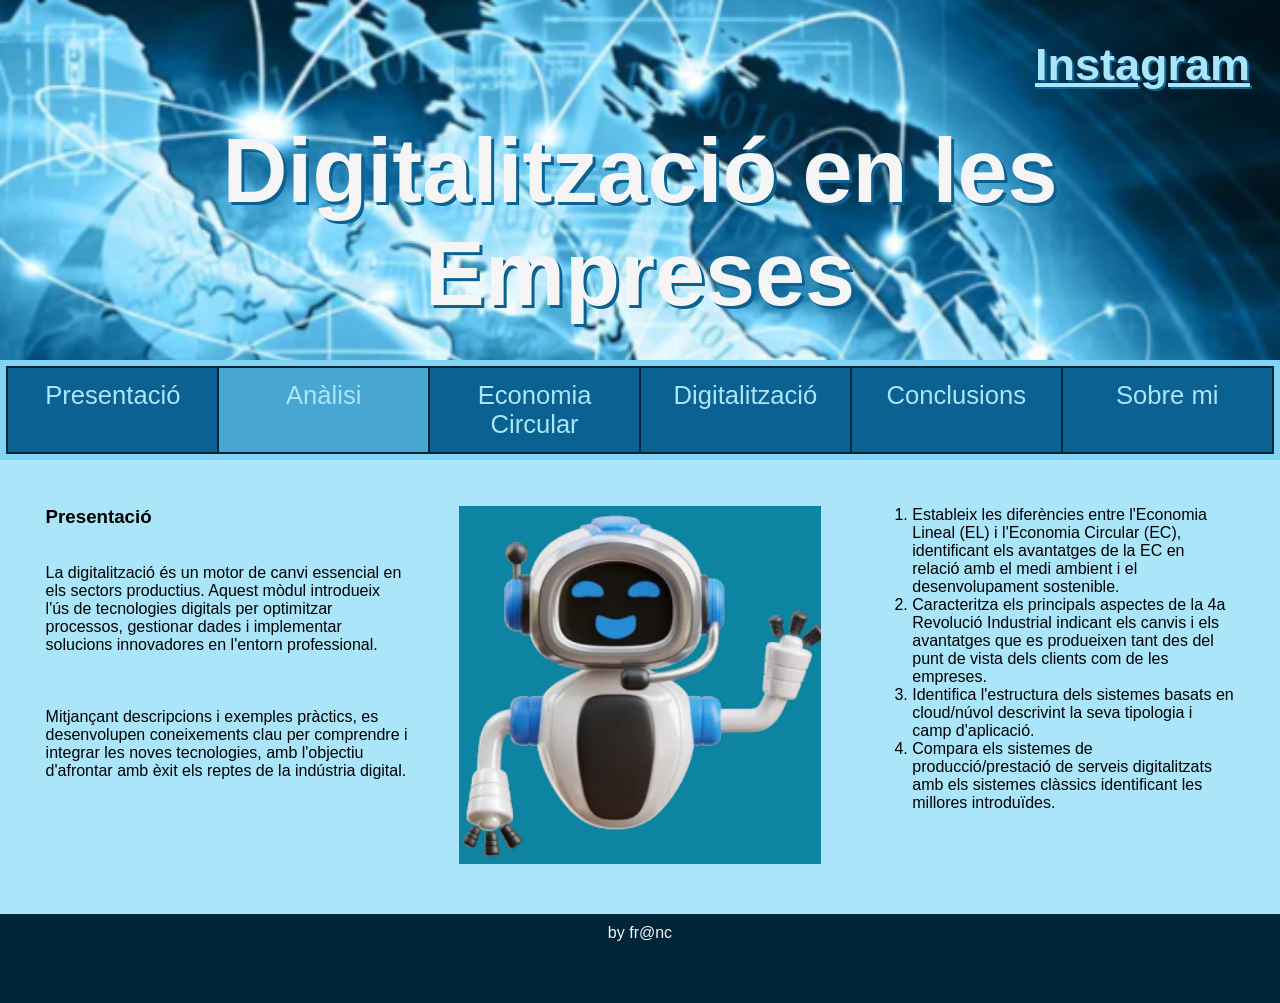
==== analisi.html @ 88115479 "Update 21/5/2026 20:16" ====
<!DOCTYPE html>
<html lang="ca">

<head>
	<title>Empresa</title>
	<meta charset="utf-8">
	<meta name="viewport" content="width=device-width, initial-scale=1">
	<link href="css/estils.css" type="text/css" rel="stylesheet">
</head>

<body>

	<header>
		<h4><a href="https://www.instagram.com/ins_eugeni/" target="_blank">Instagram</a></h4>
		<h2>Digitalització en les Empreses</h2>
	</header>

	<section>

		<nav>
			<ul>
				<li><a href="index.html">Presentació</a></li>
				<li class="active" ><a href="analisi.html">Anàlisi</a></li>
				<li><a href="economia-circular.html">Economia Circular</a></li>
				<li><a href="digitalitzacio.html">Digitalització</a></li>
				<li><a href="conclusions.html">Conclusions</a></li>
				<li><a href="sobremi.html">Sobre mi</a></li>
			</ul>
		</nav>

		<article>

			<!--INICI CONTINGUT PÀGINA-->
			<div class="fila">
				<div class="columna">
					<h3>Presentació</h3><br><br>
					<p>La digitalització és un motor de canvi essencial en els sectors productius. Aquest mòdul
						introdueix l'ús de tecnologies digitals per optimitzar processos, gestionar dades i implementar
						solucions innovadores en l'entorn professional.</p><br><br><br>

					<p> Mitjançant descripcions i exemples pràctics, es desenvolupen coneixements clau per comprendre i
						integrar les noves tecnologies, amb l'objectiu d'afrontar amb èxit els reptes de la indústria
						digital.</p>
				</div>
				<div class="columna">
					<img src="img/robotica.png" alt="robotica">
				</div>
				<div class="columna">
					<ol>
						<li>Estableix les diferències entre l'Economia Lineal (EL) i l'Economia Circular (EC),
							identificant els avantatges de la EC en relació amb el medi ambient i el desenvolupament
							sostenible.</li>
						<li>Caracteritza els principals aspectes de la 4a Revolució Industrial indicant els canvis i els
							avantatges que es produeixen tant des del punt de vista dels clients com de les empreses.
						</li>
						<li>Identifica l'estructura dels sistemes basats en cloud/núvol descrivint la seva tipologia i
							camp d'aplicació.</li>
						<li>Compara els sistemes de producció/prestació de serveis digitalitzats amb els sistemes
							clàssics identificant les millores introduïdes.</li>
					</ol>
				</div>
			</div>
			<!--FINAL CONTINGUT PÀGINA-->

		</article>

	</section>

	<footer>
		<p>by fr@nc</p>
	</footer>

</body>

</html>
---- css/estils.css ----
/* https://coolors.co/image-picker
CSS HEX 
--lapis-lazuli: #0B6191ff;
--picton-blue: #47A7D2ff;
--non-photo-blue: #AAE5FAff;
--pale-azure: #82D4F5ff;
--prussian-blue: #012538ff;*/
* {
  box-sizing: border-box;
  margin: 0;
}
body {
  font-family: Arial, Helvetica, sans-serif;
}

/* Style the header */
header {
  background-color: #012538;
  background-image: url(background.jpg);
  background-size: cover;
  padding: 30px;
  text-align: center;
  color: whitesmoke;
  height: 40vh;
}
header h2 {
  margin-top: 10vh;
  font-size: 10vh;
  text-shadow: 3px 3px #0B6191;
}
header h4 {
  margin-top: 1vh;
  font-size: 5vh;
  text-shadow: 2px 2px #0B6191;
  float: right;
}
header h4 a {
  color: #AAE5FA;
}

/* Navigation */
nav {
  background: #82D4F5;
  padding: 0.5vw;
}
nav ul {
  list-style-type: none;
  margin: 0;
  padding: 0;
  width: 100%;
  background-color: #0B6191;
  border: 1px solid #012538;
  display: flex;
  justify-content: center;
}
nav ul li {
  text-align: center;
  border: 1px solid #012538;
  width: 20%;
}
nav ul li a {
  display: block;
  color: #AAE5FA;
  padding: 1vw 2vh;
  text-decoration: none;
  font-size: min(2vw, 9vw);
}
nav ul li.active {
  background-color: #47A7D2;
  color: white;
}
nav ul li:hover:not(.active) {
  background-color: #012538;
  color: white;
}

/* Article section */
article {
  padding: 20px;
  background-color: #AAE5FA;
  display: table;
  width: 100%;
}
article h2 {
  margin: 3vh;
}
article img {
  width: 100%;
}

.fila {
  width: 100%;
  display: flex;
  flex-wrap: wrap;
}
.columna {
  flex:1;
  padding: 2vw;
}

/* Footer */
footer {
  background-color:  #012538ff;
  padding: 10px;
  text-align: center;
  color: whitesmoke;
  height: 7vw;
}

fieldset {
  margin-top: 10px;
  box-shadow: 3px 5px 4px 5px #012538;
}

/* Responsive design */
@media (max-width: 600px) {
  header {
    padding: 0.2vw;
    text-align: center;
    height: 20vh;
  }

  header h2 {
    margin-top: 2vh;
    font-size: 7vh;
    text-shadow: 2px 2px #012538;
  }

  header h4 {
    margin-top: 0.5vh;
    font-size: 4vh;
    text-shadow: 1px 1px #012538;
  }
  .columna {
  width: 100%;
  
  }
}
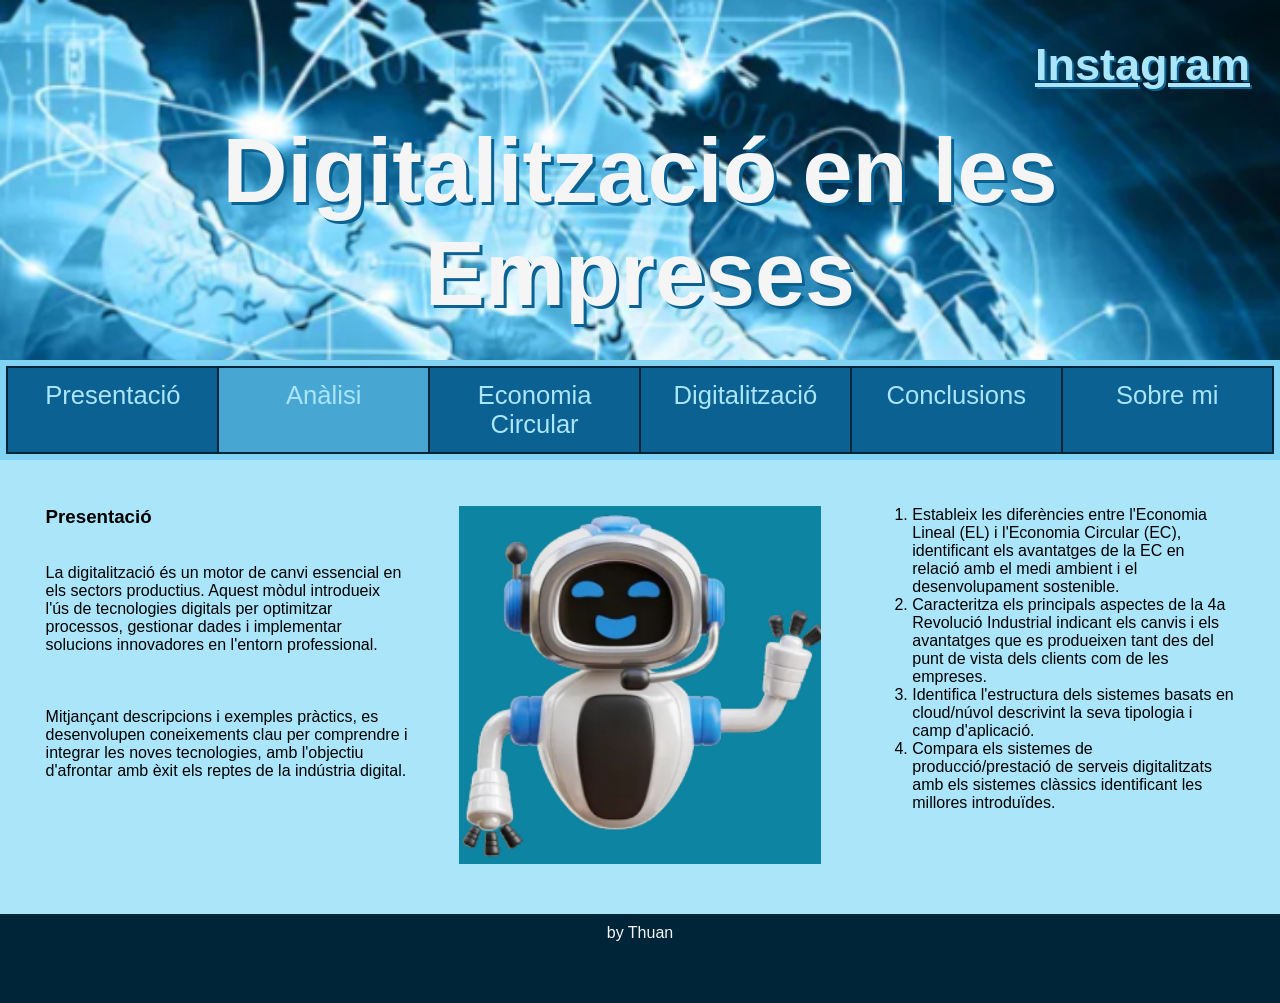
==== commit 758e71ef: "p" ====
--- a/analisi.html
+++ b/analisi.html
@@ -67,7 +67,7 @@
 	</section>
 
 	<footer>
-		<p>by fr@nc</p>
+		<p>by Thuan</p>
 	</footer>
 
 </body>
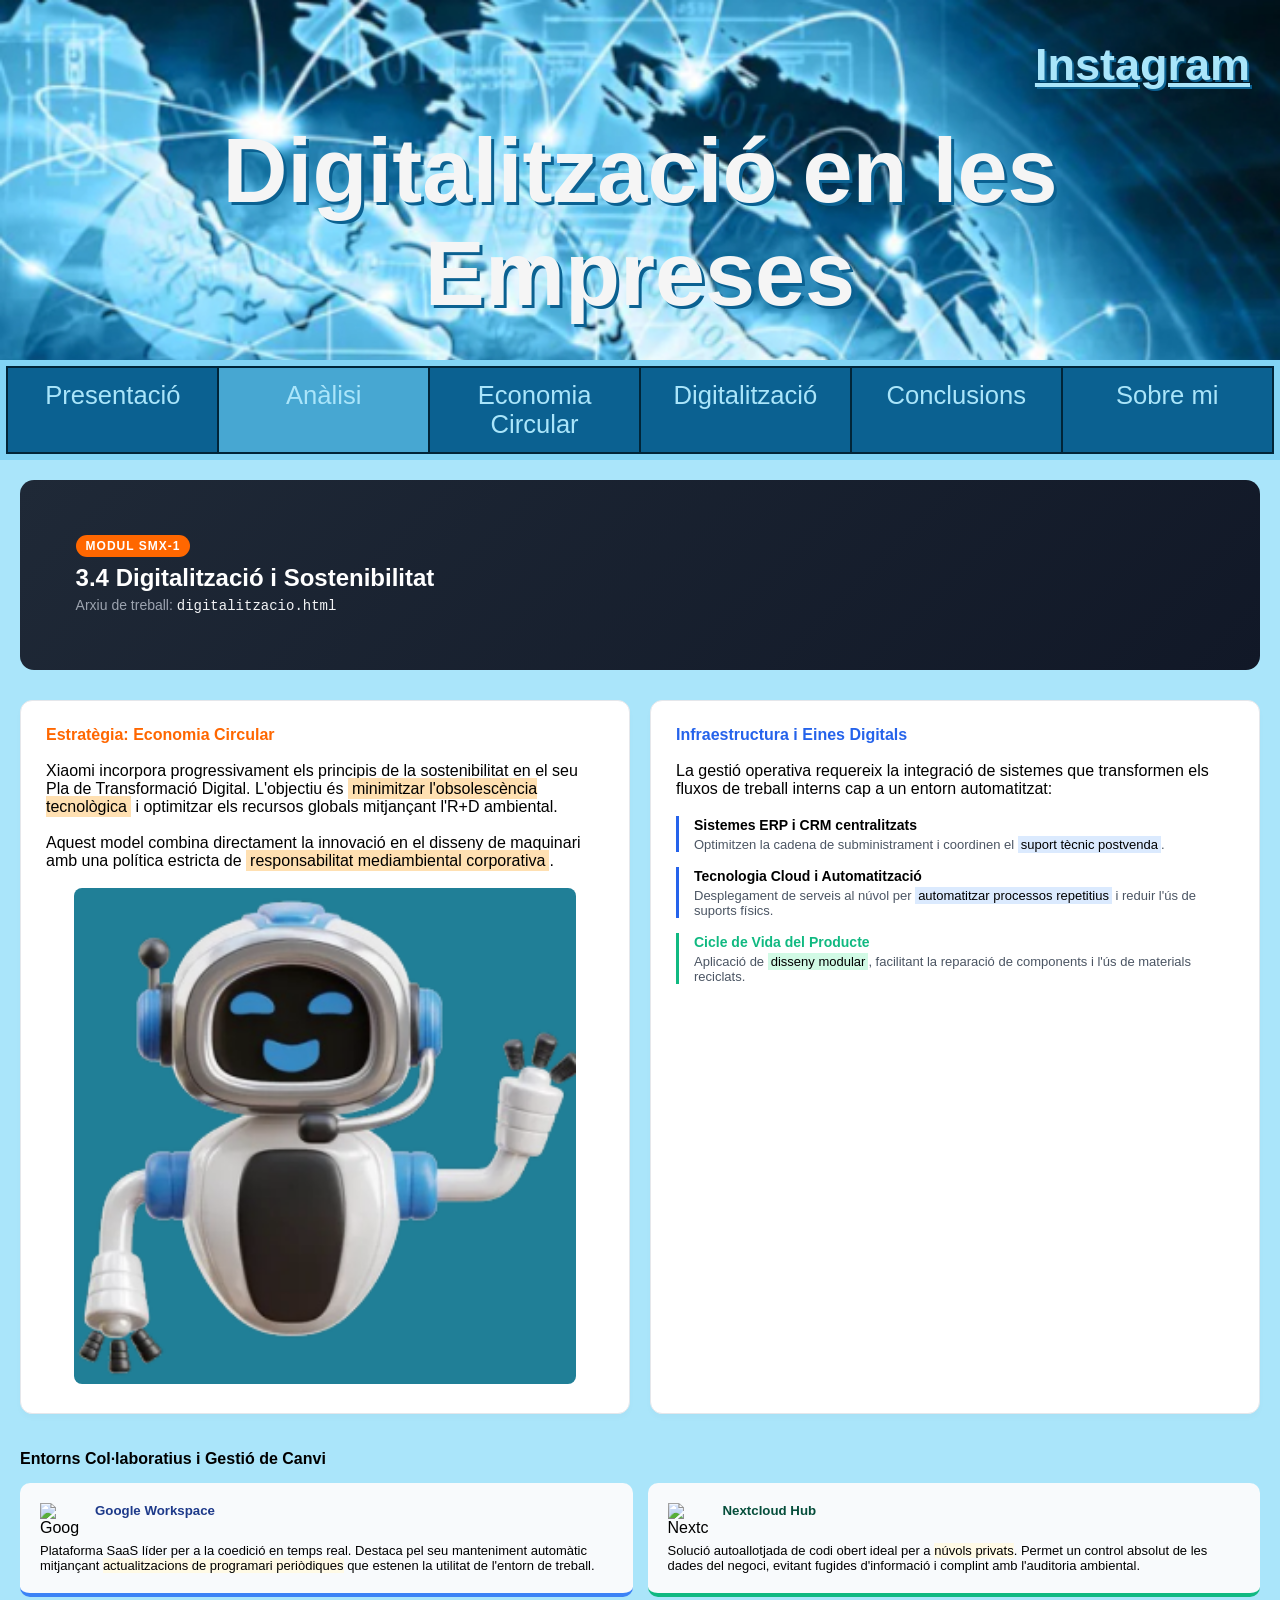
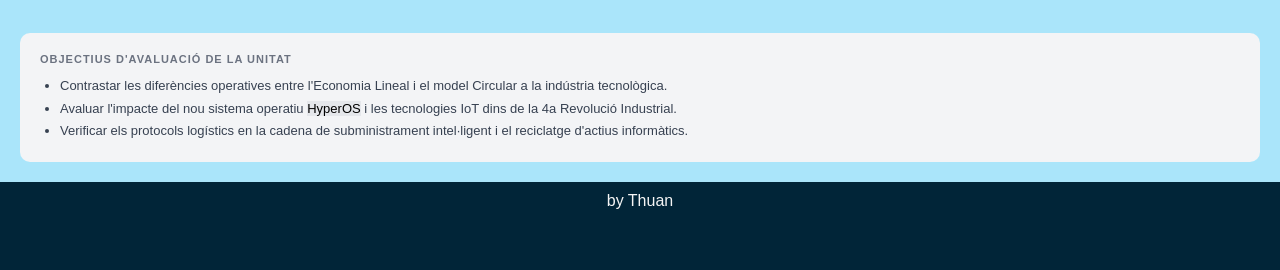
==== commit c9615d17: "pppp" ====
--- a/analisi.html
+++ b/analisi.html
@@ -31,33 +31,89 @@
 		<article>
 
 			<!--INICI CONTINGUT PÀGINA-->
+			<!-- BANNER SUPERIOR: Títol de l'arxiu i àrea d'estudi -->
+			<div class="fila" style="background: linear-gradient(135deg, #1f2937, #111827); padding: 30px; border-radius: 14px; margin-bottom: 30px; color: white;">
+				<div class="columna" style="flex: 100%;">
+					<span style="background: #ff6700; padding: 4px 10px; border-radius: 20px; font-size: 12px; font-weight: bold; letter-spacing: 1px;">MODUL SMX-1</span>
+					<h2 style="margin: 10px 0 5px 0; color: white;">3.4 Digitalització i Sostenibilitat</h2>
+					<p style="margin: 0; color: #9ca3af; font-size: 14px;">Arxiu de treball: <span style="font-family: monospace; color: #f3f4f6;">digitalitzacio.html</span></p>
+				</div>
+			</div>
+
+			<!-- BLOC CENTRAL: Dues grans targetes modulars (Estratègia de Negoci vs Infraestructura Tècnica) -->
+			<div class="fila" style="align-items: stretch; gap: 20px;">
+				
+				<!-- Targeta 1: Model d'Estratègia Sostenible -->
+				<div class="columna" style="flex: 1; background: #ffffff; padding: 25px; border-radius: 12px; border: 1px solid #e5e7eb; box-shadow: 0 4px 6px rgba(0,0,0,0.02);">
+					<h4 style="color: #ff6700; margin-top: 0;">Estratègia: Economia Circular</h4>
+					<br>
+					<p>Xiaomi incorpora progressivament els principis de la sostenibilitat en el seu Pla de Transformació Digital. L'objectiu és <mark style="background-color: #ffe0b2; padding: 2px 4px;">minimitzar l'obsolescència tecnològica</mark> i optimitzar els recursos globals mitjançant l'R+D ambiental.</p>
+					<br>
+					<p>Aquest model combina directament la innovació en el disseny de maquinari amb una política estricta de <mark style="background-color: #ffe0b2; padding: 2px 4px;">responsabilitat mediambiental corporativa</mark>.</p>
+					<br>
+					<div style="text-align: center;">
+						<img src="img/robotica.png" alt="Sostenibilitat" style="width: 90%; border-radius: 8px; filter: grayscale(20%);">
+					</div>
+				</div>
+
+				<!-- Targeta 2: Arquitectura d'Eines Digitals -->
+				<div class="columna" style="flex: 1; background: #ffffff; padding: 25px; border-radius: 12px; border: 1px solid #e5e7eb; box-shadow: 0 4px 6px rgba(0,0,0,0.02);">
+					<h4 style="color: #2563eb; margin-top: 0;">Infraestructura i Eines Digitals</h4>
+					<br>
+					<p>La gestió operativa requereix la integració de sistemes que transformen els fluxos de treball interns cap a un entorn automatitzat:</p>
+					<br>
+					
+					<!-- Punt 1: ERP/CRM -->
+					<div style="margin-bottom: 15px; padding-left: 15px; border-left: 3px solid #2563eb;">
+						<strong style="font-size: 14px;">Sistemes ERP i CRM centralitzats</strong>
+						<p style="font-size: 13px; margin: 3px 0 0 0; color: #4b5563;">Optimitzen la cadena de subministrament i coordinen el <mark style="background-color: #dbeafe; padding: 1px 3px;">suport tècnic postvenda</mark>.</p>
+					</div>
+
+					<!-- Punt 2: Cloud -->
+					<div style="margin-bottom: 15px; padding-left: 15px; border-left: 3px solid #2563eb;">
+						<strong style="font-size: 14px;">Tecnologia Cloud i Automatització</strong>
+						<p style="font-size: 13px; margin: 3px 0 0 0; color: #4b5563;">Desplegament de serveis al núvol per <mark style="background-color: #dbeafe; padding: 1px 3px;">automatitzar processos repetitius</mark> i reduir l'ús de suports físics.</p>
+					</div>
+
+					<!-- Punt 3: Cicle Clau -->
+					<div style="padding-left: 15px; border-left: 3px solid #10b981;">
+						<strong style="font-size: 14px; color: #10b981;">Cicle de Vida del Producte</strong>
+						<p style="font-size: 13px; margin: 3px 0 0 0; color: #4b5563;">Aplicació de <mark style="background-color: #d1fae5; padding: 1px 3px;">disseny modular</mark>, facilitant la reparació de components i l'ús de materials reciclats.</p>
+					</div>
+				</div>
+			</div>
+
+			<br><br>
+
+			<!-- SECCIÓ INFERIOR: Estudi Comparatiu de Programari Col·laboratiu (Malla asimètrica) -->
+			<h4 style="margin-bottom: 15px;">Entorns Col·laboratius i Gestió de Canvi</h4>
+			<div class="fila" style="gap: 15px;">
+				<!-- Solució Propietària -->
+				<div class="columna" style="flex: 1; background: #f8fafc; padding: 20px; border-radius: 10px; border-bottom: 4px solid #3b82f6;">
+					<img src="img/actualitzacions.png" alt="Google" style="width: 40px; height: 40px; float: left; margin-right: 15px;">
+					<h5 style="margin: 0; color: #1e3a8a;">Google Workspace</h5>
+					<p style="font-size: 13px; margin-top: 5px; clear: both;">Plataforma SaaS líder per a la coedició en temps real. Destaca pel seu manteniment automàtic mitjançant <mark style="background-color: #fffae6;">actualitzacions de programari periòdiques</mark> que estenen la utilitat de l'entorn de treball.</p>
+				</div>
+
+				<!-- Solució Codi Obert -->
+				<div class="columna" style="flex: 1; background: #f8fafc; padding: 20px; border-radius: 10px; border-bottom: 4px solid #10b981;">
+					<img src="img/reciclatge.png" alt="Nextcloud" style="width: 40px; height: 40px; float: left; margin-right: 15px;">
+					<h5 style="margin: 0; color: #064e3b;">Nextcloud Hub</h5>
+					<p style="font-size: 13px; margin-top: 5px; clear: both;">Solució autoallotjada de codi obert ideal per a <mark style="background-color: #fffae6;">núvols privats</mark>. Permet un control absolut de les dades del negoci, evitant fugides d'informació i complint amb l'auditoria ambiental.</p>
+				</div>
+			</div>
+
+			<br><br>
+
+			<!-- ENCAPÇALAMENT DE REQUISITS / TRIVIA (Llista final de control) -->
 			<div class="fila">
-				<div class="columna">
-					<h3>Presentació</h3><br><br>
-					<p>La digitalització és un motor de canvi essencial en els sectors productius. Aquest mòdul
-						introdueix l'ús de tecnologies digitals per optimitzar processos, gestionar dades i implementar
-						solucions innovadores en l'entorn professional.</p><br><br><br>
-
-					<p> Mitjançant descripcions i exemples pràctics, es desenvolupen coneixements clau per comprendre i
-						integrar les noves tecnologies, amb l'objectiu d'afrontar amb èxit els reptes de la indústria
-						digital.</p>
-				</div>
-				<div class="columna">
-					<img src="img/robotica.png" alt="robotica">
-				</div>
-				<div class="columna">
-					<ol>
-						<li>Estableix les diferències entre l'Economia Lineal (EL) i l'Economia Circular (EC),
-							identificant els avantatges de la EC en relació amb el medi ambient i el desenvolupament
-							sostenible.</li>
-						<li>Caracteritza els principals aspectes de la 4a Revolució Industrial indicant els canvis i els
-							avantatges que es produeixen tant des del punt de vista dels clients com de les empreses.
-						</li>
-						<li>Identifica l'estructura dels sistemes basats en cloud/núvol descrivint la seva tipologia i
-							camp d'aplicació.</li>
-						<li>Compara els sistemes de producció/prestació de serveis digitalitzats amb els sistemes
-							clàssics identificant les millores introduïdes.</li>
-					</ol>
+				<div class="columna" style="flex: 100%; background: #f3f4f6; padding: 20px; border-radius: 10px;">
+					<h5 style="margin-top: 0; text-transform: uppercase; font-size: 11px; letter-spacing: 1px; color: #6b7280;">Objectius d'avaluació de la unitat</h5>
+					<ul style="margin: 10px 0 0 0; padding-left: 20px; font-size: 13px; line-height: 1.7; color: #374151;">
+						<li>Contrastar les diferències operatives entre l'Economia Lineal i el model Circular a la indústria tecnològica.</li>
+						<li>Avaluar l'impacte del nou sistema operatiu <mark style="background-color: #e5e7eb;">HyperOS</mark> i les tecnologies IoT dins de la 4a Revolució Industrial.</li>
+						<li>Verificar els protocols logístics en la cadena de subministrament intel·ligent i el reciclatge d'actius informàtics.</li>
+					</ul>
 				</div>
 			</div>
 			<!--FINAL CONTINGUT PÀGINA-->
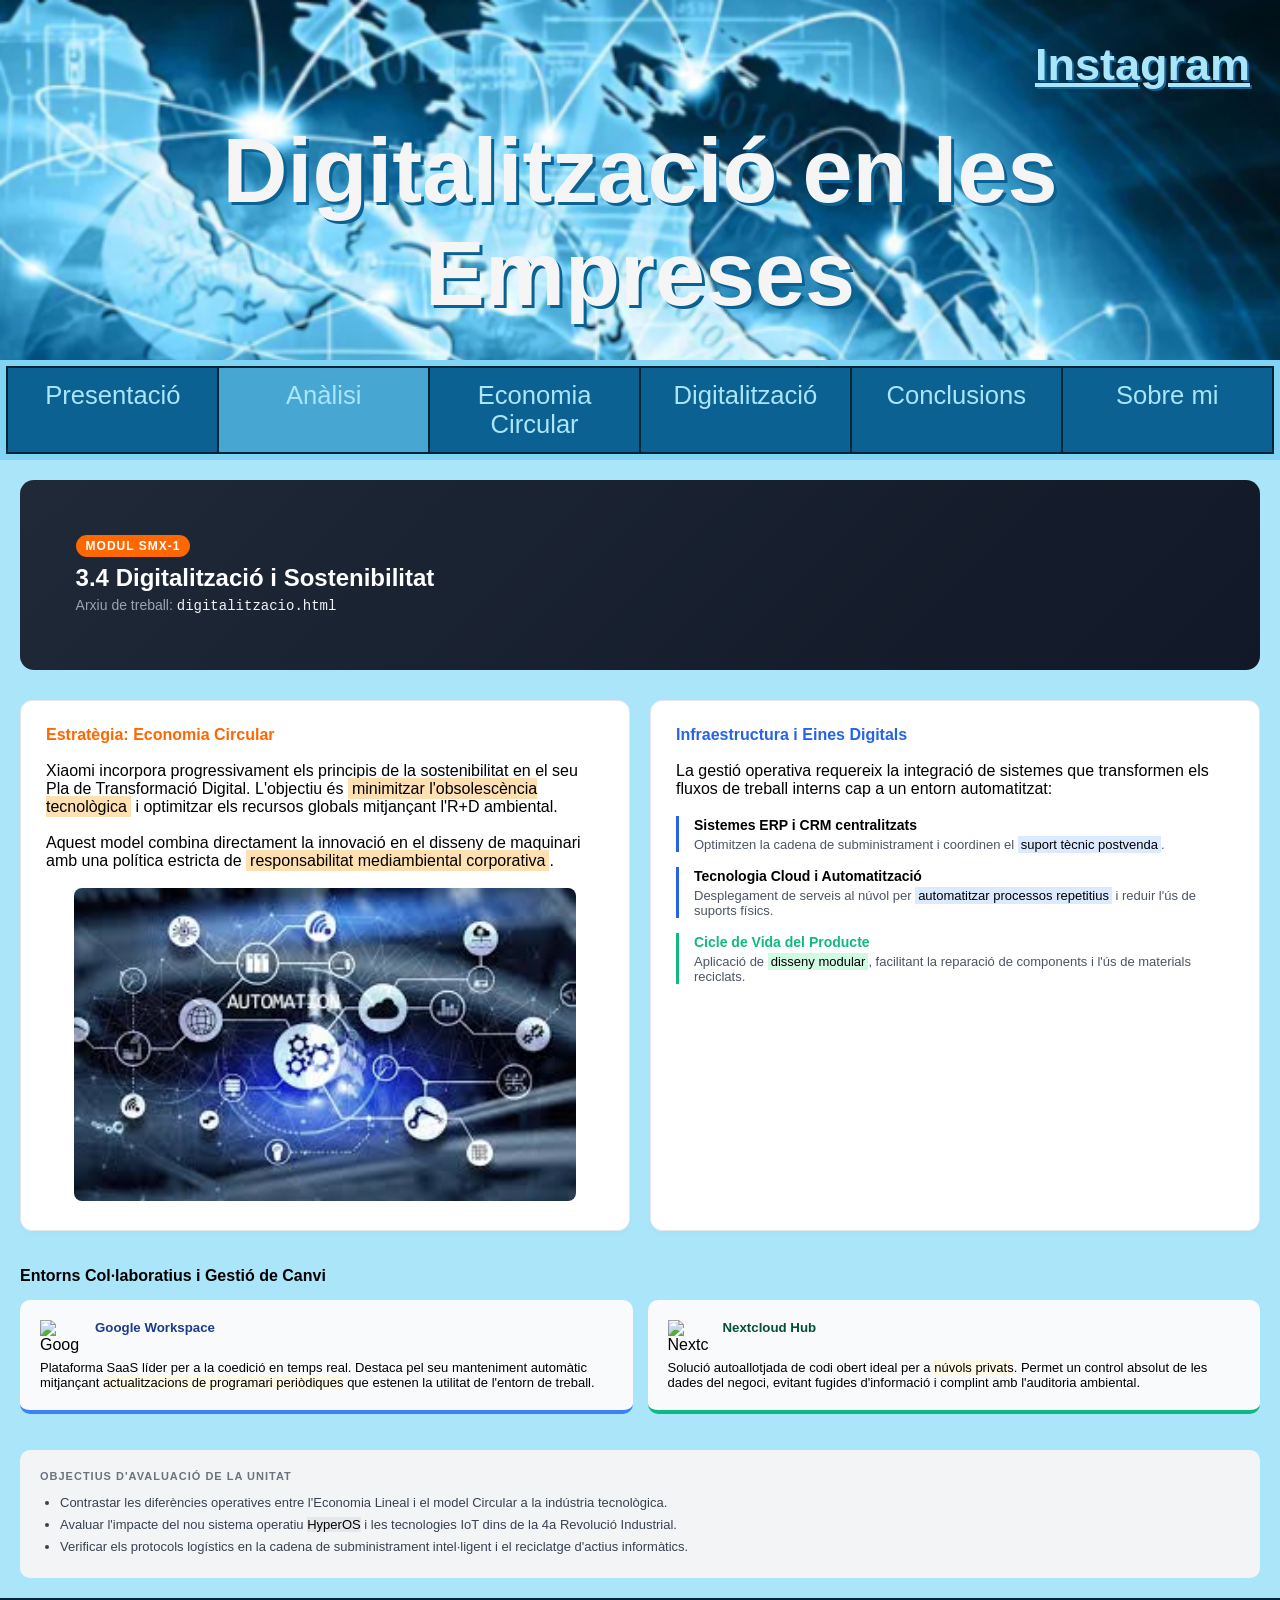
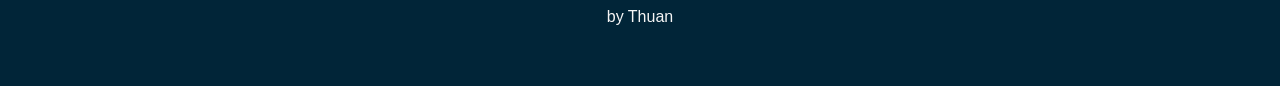
==== commit e4a3f775: "Add files via upload" ====
--- a/analisi.html
+++ b/analisi.html
@@ -1,131 +1,131 @@
-<!DOCTYPE html>
-<html lang="ca">
-
-<head>
-	<title>Empresa</title>
-	<meta charset="utf-8">
-	<meta name="viewport" content="width=device-width, initial-scale=1">
-	<link href="css/estils.css" type="text/css" rel="stylesheet">
-</head>
-
-<body>
-
-	<header>
-		<h4><a href="https://www.instagram.com/ins_eugeni/" target="_blank">Instagram</a></h4>
-		<h2>Digitalització en les Empreses</h2>
-	</header>
-
-	<section>
-
-		<nav>
-			<ul>
-				<li><a href="index.html">Presentació</a></li>
-				<li class="active" ><a href="analisi.html">Anàlisi</a></li>
-				<li><a href="economia-circular.html">Economia Circular</a></li>
-				<li><a href="digitalitzacio.html">Digitalització</a></li>
-				<li><a href="conclusions.html">Conclusions</a></li>
-				<li><a href="sobremi.html">Sobre mi</a></li>
-			</ul>
-		</nav>
-
-		<article>
-
-			<!--INICI CONTINGUT PÀGINA-->
-			<!-- BANNER SUPERIOR: Títol de l'arxiu i àrea d'estudi -->
-			<div class="fila" style="background: linear-gradient(135deg, #1f2937, #111827); padding: 30px; border-radius: 14px; margin-bottom: 30px; color: white;">
-				<div class="columna" style="flex: 100%;">
-					<span style="background: #ff6700; padding: 4px 10px; border-radius: 20px; font-size: 12px; font-weight: bold; letter-spacing: 1px;">MODUL SMX-1</span>
-					<h2 style="margin: 10px 0 5px 0; color: white;">3.4 Digitalització i Sostenibilitat</h2>
-					<p style="margin: 0; color: #9ca3af; font-size: 14px;">Arxiu de treball: <span style="font-family: monospace; color: #f3f4f6;">digitalitzacio.html</span></p>
-				</div>
-			</div>
-
-			<!-- BLOC CENTRAL: Dues grans targetes modulars (Estratègia de Negoci vs Infraestructura Tècnica) -->
-			<div class="fila" style="align-items: stretch; gap: 20px;">
-				
-				<!-- Targeta 1: Model d'Estratègia Sostenible -->
-				<div class="columna" style="flex: 1; background: #ffffff; padding: 25px; border-radius: 12px; border: 1px solid #e5e7eb; box-shadow: 0 4px 6px rgba(0,0,0,0.02);">
-					<h4 style="color: #ff6700; margin-top: 0;">Estratègia: Economia Circular</h4>
-					<br>
-					<p>Xiaomi incorpora progressivament els principis de la sostenibilitat en el seu Pla de Transformació Digital. L'objectiu és <mark style="background-color: #ffe0b2; padding: 2px 4px;">minimitzar l'obsolescència tecnològica</mark> i optimitzar els recursos globals mitjançant l'R+D ambiental.</p>
-					<br>
-					<p>Aquest model combina directament la innovació en el disseny de maquinari amb una política estricta de <mark style="background-color: #ffe0b2; padding: 2px 4px;">responsabilitat mediambiental corporativa</mark>.</p>
-					<br>
-					<div style="text-align: center;">
-						<img src="img/robotica.png" alt="Sostenibilitat" style="width: 90%; border-radius: 8px; filter: grayscale(20%);">
-					</div>
-				</div>
-
-				<!-- Targeta 2: Arquitectura d'Eines Digitals -->
-				<div class="columna" style="flex: 1; background: #ffffff; padding: 25px; border-radius: 12px; border: 1px solid #e5e7eb; box-shadow: 0 4px 6px rgba(0,0,0,0.02);">
-					<h4 style="color: #2563eb; margin-top: 0;">Infraestructura i Eines Digitals</h4>
-					<br>
-					<p>La gestió operativa requereix la integració de sistemes que transformen els fluxos de treball interns cap a un entorn automatitzat:</p>
-					<br>
-					
-					<!-- Punt 1: ERP/CRM -->
-					<div style="margin-bottom: 15px; padding-left: 15px; border-left: 3px solid #2563eb;">
-						<strong style="font-size: 14px;">Sistemes ERP i CRM centralitzats</strong>
-						<p style="font-size: 13px; margin: 3px 0 0 0; color: #4b5563;">Optimitzen la cadena de subministrament i coordinen el <mark style="background-color: #dbeafe; padding: 1px 3px;">suport tècnic postvenda</mark>.</p>
-					</div>
-
-					<!-- Punt 2: Cloud -->
-					<div style="margin-bottom: 15px; padding-left: 15px; border-left: 3px solid #2563eb;">
-						<strong style="font-size: 14px;">Tecnologia Cloud i Automatització</strong>
-						<p style="font-size: 13px; margin: 3px 0 0 0; color: #4b5563;">Desplegament de serveis al núvol per <mark style="background-color: #dbeafe; padding: 1px 3px;">automatitzar processos repetitius</mark> i reduir l'ús de suports físics.</p>
-					</div>
-
-					<!-- Punt 3: Cicle Clau -->
-					<div style="padding-left: 15px; border-left: 3px solid #10b981;">
-						<strong style="font-size: 14px; color: #10b981;">Cicle de Vida del Producte</strong>
-						<p style="font-size: 13px; margin: 3px 0 0 0; color: #4b5563;">Aplicació de <mark style="background-color: #d1fae5; padding: 1px 3px;">disseny modular</mark>, facilitant la reparació de components i l'ús de materials reciclats.</p>
-					</div>
-				</div>
-			</div>
-
-			<br><br>
-
-			<!-- SECCIÓ INFERIOR: Estudi Comparatiu de Programari Col·laboratiu (Malla asimètrica) -->
-			<h4 style="margin-bottom: 15px;">Entorns Col·laboratius i Gestió de Canvi</h4>
-			<div class="fila" style="gap: 15px;">
-				<!-- Solució Propietària -->
-				<div class="columna" style="flex: 1; background: #f8fafc; padding: 20px; border-radius: 10px; border-bottom: 4px solid #3b82f6;">
-					<img src="img/actualitzacions.png" alt="Google" style="width: 40px; height: 40px; float: left; margin-right: 15px;">
-					<h5 style="margin: 0; color: #1e3a8a;">Google Workspace</h5>
-					<p style="font-size: 13px; margin-top: 5px; clear: both;">Plataforma SaaS líder per a la coedició en temps real. Destaca pel seu manteniment automàtic mitjançant <mark style="background-color: #fffae6;">actualitzacions de programari periòdiques</mark> que estenen la utilitat de l'entorn de treball.</p>
-				</div>
-
-				<!-- Solució Codi Obert -->
-				<div class="columna" style="flex: 1; background: #f8fafc; padding: 20px; border-radius: 10px; border-bottom: 4px solid #10b981;">
-					<img src="img/reciclatge.png" alt="Nextcloud" style="width: 40px; height: 40px; float: left; margin-right: 15px;">
-					<h5 style="margin: 0; color: #064e3b;">Nextcloud Hub</h5>
-					<p style="font-size: 13px; margin-top: 5px; clear: both;">Solució autoallotjada de codi obert ideal per a <mark style="background-color: #fffae6;">núvols privats</mark>. Permet un control absolut de les dades del negoci, evitant fugides d'informació i complint amb l'auditoria ambiental.</p>
-				</div>
-			</div>
-
-			<br><br>
-
-			<!-- ENCAPÇALAMENT DE REQUISITS / TRIVIA (Llista final de control) -->
-			<div class="fila">
-				<div class="columna" style="flex: 100%; background: #f3f4f6; padding: 20px; border-radius: 10px;">
-					<h5 style="margin-top: 0; text-transform: uppercase; font-size: 11px; letter-spacing: 1px; color: #6b7280;">Objectius d'avaluació de la unitat</h5>
-					<ul style="margin: 10px 0 0 0; padding-left: 20px; font-size: 13px; line-height: 1.7; color: #374151;">
-						<li>Contrastar les diferències operatives entre l'Economia Lineal i el model Circular a la indústria tecnològica.</li>
-						<li>Avaluar l'impacte del nou sistema operatiu <mark style="background-color: #e5e7eb;">HyperOS</mark> i les tecnologies IoT dins de la 4a Revolució Industrial.</li>
-						<li>Verificar els protocols logístics en la cadena de subministrament intel·ligent i el reciclatge d'actius informàtics.</li>
-					</ul>
-				</div>
-			</div>
-			<!--FINAL CONTINGUT PÀGINA-->
-
-		</article>
-
-	</section>
-
-	<footer>
-		<p>by Thuan</p>
-	</footer>
-
-</body>
-
+<!DOCTYPE html>
+<html lang="ca">
+
+<head>
+	<title>Empresa</title>
+	<meta charset="utf-8">
+	<meta name="viewport" content="width=device-width, initial-scale=1">
+	<link href="css/estils.css" type="text/css" rel="stylesheet">
+</head>
+
+<body>
+
+	<header>
+		<h4><a href="https://www.instagram.com/ins_eugeni/" target="_blank">Instagram</a></h4>
+		<h2>Digitalització en les Empreses</h2>
+	</header>
+
+	<section>
+
+		<nav>
+			<ul>
+				<li><a href="index.html">Presentació</a></li>
+				<li class="active" ><a href="analisi.html">Anàlisi</a></li>
+				<li><a href="economia-circular.html">Economia Circular</a></li>
+				<li><a href="digitalitzacio.html">Digitalització</a></li>
+				<li><a href="conclusions.html">Conclusions</a></li>
+				<li><a href="sobremi.html">Sobre mi</a></li>
+			</ul>
+		</nav>
+
+		<article>
+
+			<!--INICI CONTINGUT PÀGINA-->
+			<!-- BANNER SUPERIOR: Títol de l'arxiu i àrea d'estudi -->
+			<div class="fila" style="background: linear-gradient(135deg, #1f2937, #111827); padding: 30px; border-radius: 14px; margin-bottom: 30px; color: white;">
+				<div class="columna" style="flex: 100%;">
+					<span style="background: #ff6700; padding: 4px 10px; border-radius: 20px; font-size: 12px; font-weight: bold; letter-spacing: 1px;">MODUL SMX-1</span>
+					<h2 style="margin: 10px 0 5px 0; color: white;">3.4 Digitalització i Sostenibilitat</h2>
+					<p style="margin: 0; color: #9ca3af; font-size: 14px;">Arxiu de treball: <span style="font-family: monospace; color: #f3f4f6;">digitalitzacio.html</span></p>
+				</div>
+			</div>
+
+			<!-- BLOC CENTRAL: Dues grans targetes modulars (Estratègia de Negoci vs Infraestructura Tècnica) -->
+			<div class="fila" style="align-items: stretch; gap: 20px;">
+				
+				<!-- Targeta 1: Model d'Estratègia Sostenible -->
+				<div class="columna" style="flex: 1; background: #ffffff; padding: 25px; border-radius: 12px; border: 1px solid #e5e7eb; box-shadow: 0 4px 6px rgba(0,0,0,0.02);">
+					<h4 style="color: #ff6700; margin-top: 0;">Estratègia: Economia Circular</h4>
+					<br>
+					<p>Xiaomi incorpora progressivament els principis de la sostenibilitat en el seu Pla de Transformació Digital. L'objectiu és <mark style="background-color: #ffe0b2; padding: 2px 4px;">minimitzar l'obsolescència tecnològica</mark> i optimitzar els recursos globals mitjançant l'R+D ambiental.</p>
+					<br>
+					<p>Aquest model combina directament la innovació en el disseny de maquinari amb una política estricta de <mark style="background-color: #ffe0b2; padding: 2px 4px;">responsabilitat mediambiental corporativa</mark>.</p>
+					<br>
+					<div style="text-align: center;">
+						<img src="img/fletxes.jpg" alt="anàlisis" style="width: 90%; border-radius: 8px; filter: grayscale(20%);">
+					</div>
+				</div>
+
+				<!-- Targeta 2: Arquitectura d'Eines Digitals -->
+				<div class="columna" style="flex: 1; background: #ffffff; padding: 25px; border-radius: 12px; border: 1px solid #e5e7eb; box-shadow: 0 4px 6px rgba(0,0,0,0.02);">
+					<h4 style="color: #2563eb; margin-top: 0;">Infraestructura i Eines Digitals</h4>
+					<br>
+					<p>La gestió operativa requereix la integració de sistemes que transformen els fluxos de treball interns cap a un entorn automatitzat:</p>
+					<br>
+					
+					<!-- Punt 1: ERP/CRM -->
+					<div style="margin-bottom: 15px; padding-left: 15px; border-left: 3px solid #2563eb;">
+						<strong style="font-size: 14px;">Sistemes ERP i CRM centralitzats</strong>
+						<p style="font-size: 13px; margin: 3px 0 0 0; color: #4b5563;">Optimitzen la cadena de subministrament i coordinen el <mark style="background-color: #dbeafe; padding: 1px 3px;">suport tècnic postvenda</mark>.</p>
+					</div>
+
+					<!-- Punt 2: Cloud -->
+					<div style="margin-bottom: 15px; padding-left: 15px; border-left: 3px solid #2563eb;">
+						<strong style="font-size: 14px;">Tecnologia Cloud i Automatització</strong>
+						<p style="font-size: 13px; margin: 3px 0 0 0; color: #4b5563;">Desplegament de serveis al núvol per <mark style="background-color: #dbeafe; padding: 1px 3px;">automatitzar processos repetitius</mark> i reduir l'ús de suports físics.</p>
+					</div>
+
+					<!-- Punt 3: Cicle Clau -->
+					<div style="padding-left: 15px; border-left: 3px solid #10b981;">
+						<strong style="font-size: 14px; color: #10b981;">Cicle de Vida del Producte</strong>
+						<p style="font-size: 13px; margin: 3px 0 0 0; color: #4b5563;">Aplicació de <mark style="background-color: #d1fae5; padding: 1px 3px;">disseny modular</mark>, facilitant la reparació de components i l'ús de materials reciclats.</p>
+					</div>
+				</div>
+			</div>
+
+			<br><br>
+
+			<!-- SECCIÓ INFERIOR: Estudi Comparatiu de Programari Col·laboratiu (Malla asimètrica) -->
+			<h4 style="margin-bottom: 15px;">Entorns Col·laboratius i Gestió de Canvi</h4>
+			<div class="fila" style="gap: 15px;">
+				<!-- Solució Propietària -->
+				<div class="columna" style="flex: 1; background: #f8fafc; padding: 20px; border-radius: 10px; border-bottom: 4px solid #3b82f6;">
+					<img src="img/actualitzacions.png" alt="Google" style="width: 40px; height: 40px; float: left; margin-right: 15px;">
+					<h5 style="margin: 0; color: #1e3a8a;">Google Workspace</h5>
+					<p style="font-size: 13px; margin-top: 5px; clear: both;">Plataforma SaaS líder per a la coedició en temps real. Destaca pel seu manteniment automàtic mitjançant <mark style="background-color: #fffae6;">actualitzacions de programari periòdiques</mark> que estenen la utilitat de l'entorn de treball.</p>
+				</div>
+
+				<!-- Solució Codi Obert -->
+				<div class="columna" style="flex: 1; background: #f8fafc; padding: 20px; border-radius: 10px; border-bottom: 4px solid #10b981;">
+					<img src="img/reciclatge.png" alt="Nextcloud" style="width: 40px; height: 40px; float: left; margin-right: 15px;">
+					<h5 style="margin: 0; color: #064e3b;">Nextcloud Hub</h5>
+					<p style="font-size: 13px; margin-top: 5px; clear: both;">Solució autoallotjada de codi obert ideal per a <mark style="background-color: #fffae6;">núvols privats</mark>. Permet un control absolut de les dades del negoci, evitant fugides d'informació i complint amb l'auditoria ambiental.</p>
+				</div>
+			</div>
+
+			<br><br>
+
+			<!-- ENCAPÇALAMENT DE REQUISITS / TRIVIA (Llista final de control) -->
+			<div class="fila">
+				<div class="columna" style="flex: 100%; background: #f3f4f6; padding: 20px; border-radius: 10px;">
+					<h5 style="margin-top: 0; text-transform: uppercase; font-size: 11px; letter-spacing: 1px; color: #6b7280;">Objectius d'avaluació de la unitat</h5>
+					<ul style="margin: 10px 0 0 0; padding-left: 20px; font-size: 13px; line-height: 1.7; color: #374151;">
+						<li>Contrastar les diferències operatives entre l'Economia Lineal i el model Circular a la indústria tecnològica.</li>
+						<li>Avaluar l'impacte del nou sistema operatiu <mark style="background-color: #e5e7eb;">HyperOS</mark> i les tecnologies IoT dins de la 4a Revolució Industrial.</li>
+						<li>Verificar els protocols logístics en la cadena de subministrament intel·ligent i el reciclatge d'actius informàtics.</li>
+					</ul>
+				</div>
+			</div>
+			<!--FINAL CONTINGUT PÀGINA-->
+
+		</article>
+
+	</section>
+
+	<footer>
+		<p>by Thuan</p>
+	</footer>
+
+</body>
+
 </html>
--- a/css/estils.css
+++ b/css/estils.css
@@ -1,138 +1,138 @@
-/* https://coolors.co/image-picker
-CSS HEX 
---lapis-lazuli: #0B6191ff;
---picton-blue: #47A7D2ff;
---non-photo-blue: #AAE5FAff;
---pale-azure: #82D4F5ff;
---prussian-blue: #012538ff;*/
-* {
-  box-sizing: border-box;
-  margin: 0;
-}
-body {
-  font-family: Arial, Helvetica, sans-serif;
-}
-
-/* Style the header */
-header {
-  background-color: #012538;
-  background-image: url(background.jpg);
-  background-size: cover;
-  padding: 30px;
-  text-align: center;
-  color: whitesmoke;
-  height: 40vh;
-}
-header h2 {
-  margin-top: 10vh;
-  font-size: 10vh;
-  text-shadow: 3px 3px #0B6191;
-}
-header h4 {
-  margin-top: 1vh;
-  font-size: 5vh;
-  text-shadow: 2px 2px #0B6191;
-  float: right;
-}
-header h4 a {
-  color: #AAE5FA;
-}
-
-/* Navigation */
-nav {
-  background: #82D4F5;
-  padding: 0.5vw;
-}
-nav ul {
-  list-style-type: none;
-  margin: 0;
-  padding: 0;
-  width: 100%;
-  background-color: #0B6191;
-  border: 1px solid #012538;
-  display: flex;
-  justify-content: center;
-}
-nav ul li {
-  text-align: center;
-  border: 1px solid #012538;
-  width: 20%;
-}
-nav ul li a {
-  display: block;
-  color: #AAE5FA;
-  padding: 1vw 2vh;
-  text-decoration: none;
-  font-size: min(2vw, 9vw);
-}
-nav ul li.active {
-  background-color: #47A7D2;
-  color: white;
-}
-nav ul li:hover:not(.active) {
-  background-color: #012538;
-  color: white;
-}
-
-/* Article section */
-article {
-  padding: 20px;
-  background-color: #AAE5FA;
-  display: table;
-  width: 100%;
-}
-article h2 {
-  margin: 3vh;
-}
-article img {
-  width: 100%;
-}
-
-.fila {
-  width: 100%;
-  display: flex;
-  flex-wrap: wrap;
-}
-.columna {
-  flex:1;
-  padding: 2vw;
-}
-
-/* Footer */
-footer {
-  background-color:  #012538ff;
-  padding: 10px;
-  text-align: center;
-  color: whitesmoke;
-  height: 7vw;
-}
-
-fieldset {
-  margin-top: 10px;
-  box-shadow: 3px 5px 4px 5px #012538;
-}
-
-/* Responsive design */
-@media (max-width: 600px) {
-  header {
-    padding: 0.2vw;
-    text-align: center;
-    height: 20vh;
-  }
-
-  header h2 {
-    margin-top: 2vh;
-    font-size: 7vh;
-    text-shadow: 2px 2px #012538;
-  }
-
-  header h4 {
-    margin-top: 0.5vh;
-    font-size: 4vh;
-    text-shadow: 1px 1px #012538;
-  }
-  .columna {
-  width: 100%;
-  
-  }
+/* https://coolors.co/image-picker
+CSS HEX 
+--lapis-lazuli: #0B6191ff;
+--picton-blue: #47A7D2ff;
+--non-photo-blue: #AAE5FAff;
+--pale-azure: #82D4F5ff;
+--prussian-blue: #012538ff;*/
+* {
+  box-sizing: border-box;
+  margin: 0;
+}
+body {
+  font-family: Arial, Helvetica, sans-serif;
+}
+
+/* Style the header */
+header {
+  background-color: #012538;
+  background-image: url(background.jpg);
+  background-size: cover;
+  padding: 30px;
+  text-align: center;
+  color: whitesmoke;
+  height: 40vh;
+}
+header h2 {
+  margin-top: 10vh;
+  font-size: 10vh;
+  text-shadow: 3px 3px #0B6191;
+}
+header h4 {
+  margin-top: 1vh;
+  font-size: 5vh;
+  text-shadow: 2px 2px #0B6191;
+  float: right;
+}
+header h4 a {
+  color: #AAE5FA;
+}
+
+/* Navigation */
+nav {
+  background: #82D4F5;
+  padding: 0.5vw;
+}
+nav ul {
+  list-style-type: none;
+  margin: 0;
+  padding: 0;
+  width: 100%;
+  background-color: #0B6191;
+  border: 1px solid #012538;
+  display: flex;
+  justify-content: center;
+}
+nav ul li {
+  text-align: center;
+  border: 1px solid #012538;
+  width: 20%;
+}
+nav ul li a {
+  display: block;
+  color: #AAE5FA;
+  padding: 1vw 2vh;
+  text-decoration: none;
+  font-size: min(2vw, 9vw);
+}
+nav ul li.active {
+  background-color: #47A7D2;
+  color: white;
+}
+nav ul li:hover:not(.active) {
+  background-color: #012538;
+  color: white;
+}
+
+/* Article section */
+article {
+  padding: 20px;
+  background-color: #AAE5FA;
+  display: table;
+  width: 100%;
+}
+article h2 {
+  margin: 3vh;
+}
+article img {
+  width: 100%;
+}
+
+.fila {
+  width: 100%;
+  display: flex;
+  flex-wrap: wrap;
+}
+.columna {
+  flex:1;
+  padding: 2vw;
+}
+
+/* Footer */
+footer {
+  background-color:  #012538ff;
+  padding: 10px;
+  text-align: center;
+  color: whitesmoke;
+  height: 7vw;
+}
+
+fieldset {
+  margin-top: 10px;
+  box-shadow: 3px 5px 4px 5px #012538;
+}
+
+/* Responsive design */
+@media (max-width: 600px) {
+  header {
+    padding: 0.2vw;
+    text-align: center;
+    height: 20vh;
+  }
+
+  header h2 {
+    margin-top: 2vh;
+    font-size: 7vh;
+    text-shadow: 2px 2px #012538;
+  }
+
+  header h4 {
+    margin-top: 0.5vh;
+    font-size: 4vh;
+    text-shadow: 1px 1px #012538;
+  }
+  .columna {
+  width: 100%;
+  
+  }
 }
